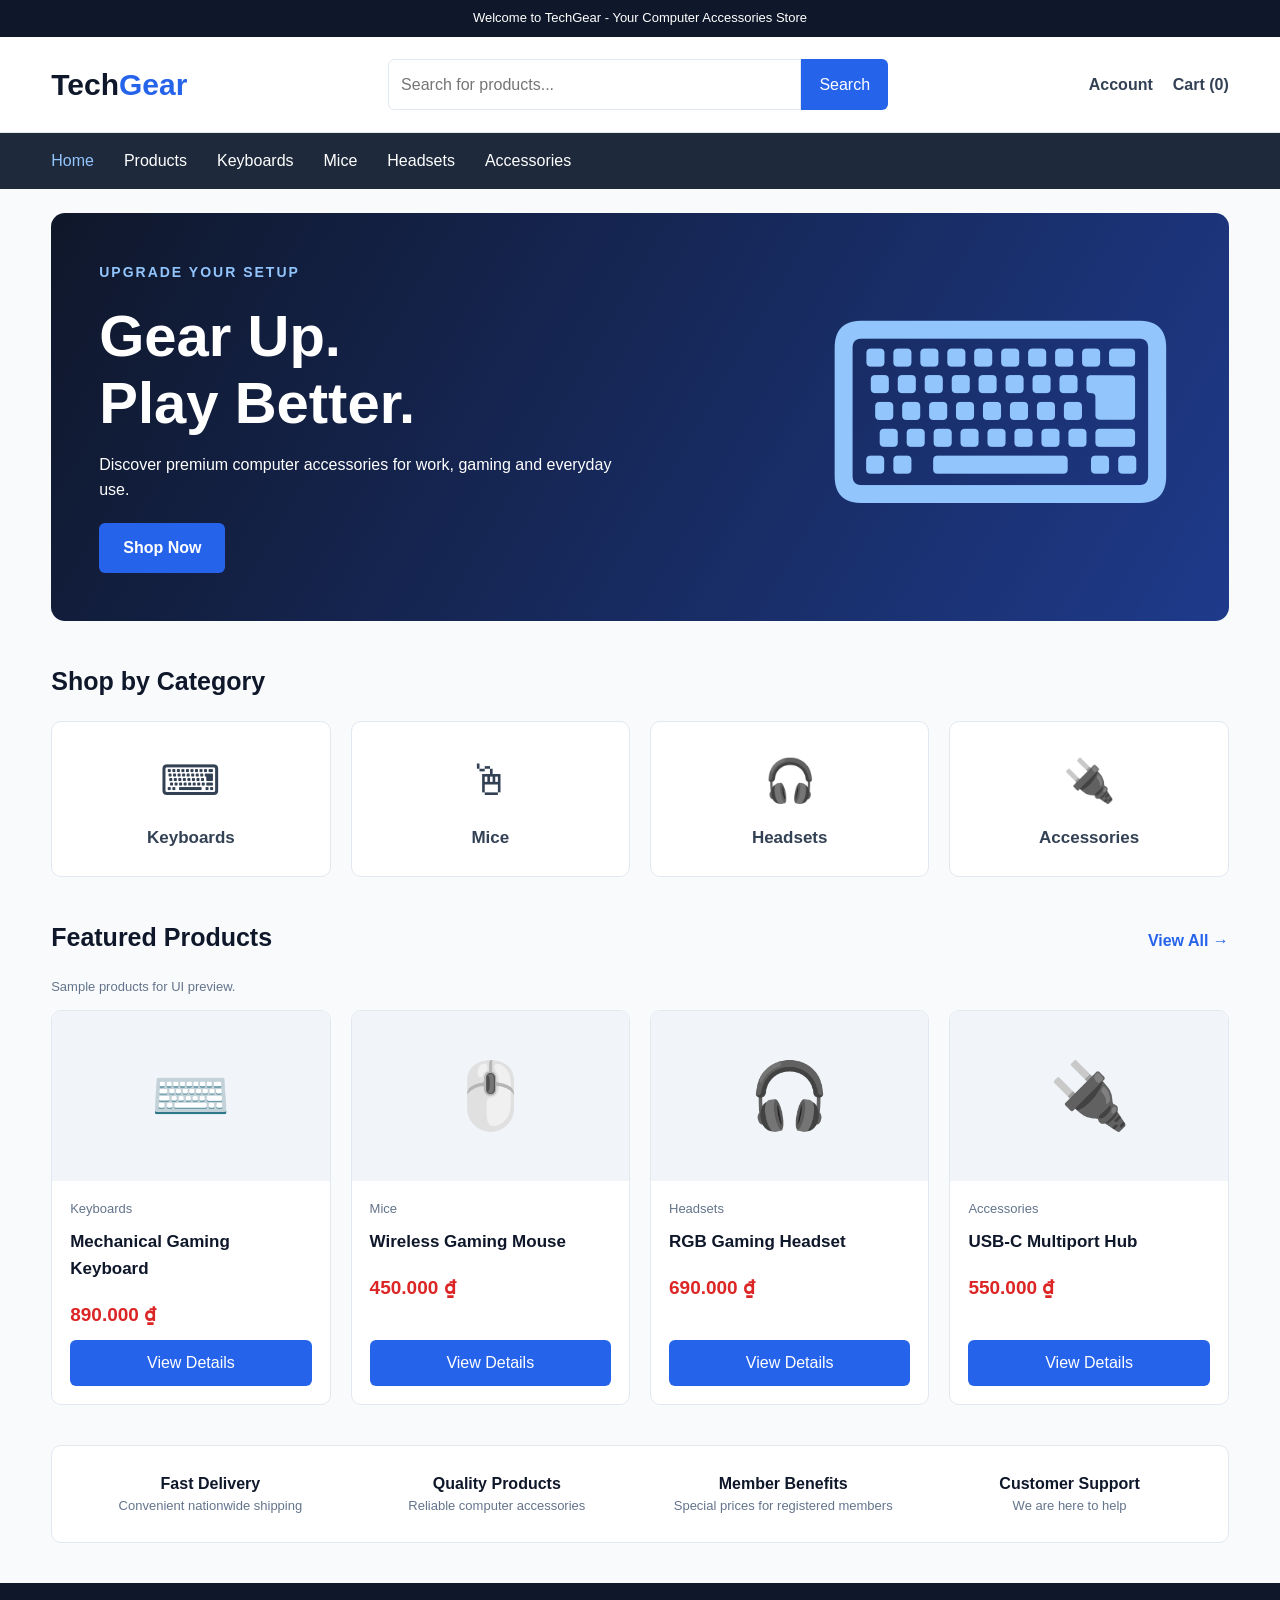
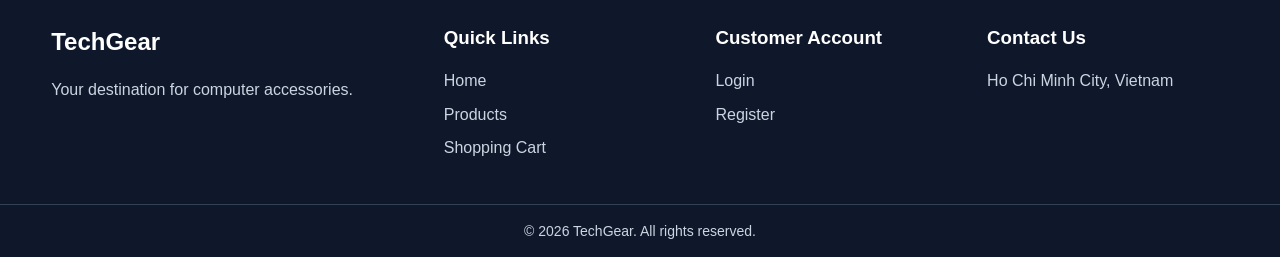
==== CODE/frontend/index.html @ 16e50666 "feat: implement responsive customer homepage and layout" ====
<!DOCTYPE html>
<html lang="en">
<head>
    <meta charset="UTF-8">
    <meta name="viewport" content="width=device-width, initial-scale=1.0">
    <meta name="description" content="TechGear Computer Accessories Store">

    <title>TechGear | Computer Accessories</title>

    <link rel="icon" type="image/svg+xml" href="images/favicon.svg">
    <link rel="stylesheet" href="css/style.css">
    <script src="js/main.js" defer></script>
</head>

<body>

    <!-- Top Bar -->
    <div class="top-bar">
        Welcome to TechGear - Your Computer Accessories Store
    </div>

    <!-- Header -->
    <header class="header">
        <div class="container header-content">

            <a href="index.html" class="logo">Tech<span>Gear</span></a>

            <form class="search-box" id="search-form">
                <input type="search" id="search-input"
                       placeholder="Search for products..."
                       aria-label="Search for products" required>
                <button type="submit">Search</button>
            </form>

            <div class="header-actions">
                <a href="login.html">Account</a>
                <a href="cart.html">
                    Cart (<span id="cart-count">0</span>)
                </a>
            </div>

            <button class="menu-toggle" id="menu-toggle"
                    type="button" aria-label="Toggle menu"
                    aria-expanded="false" aria-controls="nav-menu">
                &#9776;
            </button>

        </div>
    </header>

    <!-- Navigation -->
    <nav class="navigation">
        <ul class="container nav-menu" id="nav-menu">
            <li><a href="index.html" class="active">Home</a></li>
            <li><a href="products.html">Products</a></li>
            <li><a href="products.html?category=keyboard">Keyboards</a></li>
            <li><a href="products.html?category=mouse">Mice</a></li>
            <li><a href="products.html?category=headset">Headsets</a></li>
            <li><a href="products.html?category=accessory">Accessories</a></li>
        </ul>
    </nav>

    <main class="container">

        <!-- Hero Banner -->
        <section class="hero">
            <div class="hero-content">
                <p class="hero-label">UPGRADE YOUR SETUP</p>
                <h1>Gear Up.<br>Play Better.</h1>
                <p>Discover premium computer accessories for work,
                   gaming and everyday use.</p>
                <a href="products.html" class="btn-primary">Shop Now</a>
            </div>

            <div class="hero-visual" aria-hidden="true">
                &#9000;
            </div>
        </section>

        <!-- Product Categories -->
        <section class="section">
            <h2 class="section-title">Shop by Category</h2>

            <div class="category-grid">

                <a href="products.html?category=keyboard" class="category-card">
                    <span class="category-icon">&#9000;</span>
                    <h3>Keyboards</h3>
                </a>

                <a href="products.html?category=mouse" class="category-card">
                    <span class="category-icon">&#128433;</span>
                    <h3>Mice</h3>
                </a>

                <a href="products.html?category=headset" class="category-card">
                    <span class="category-icon">&#127911;</span>
                    <h3>Headsets</h3>
                </a>

                <a href="products.html?category=accessory" class="category-card">
                    <span class="category-icon">&#128268;</span>
                    <h3>Accessories</h3>
                </a>

            </div>
        </section>

        <!-- Featured Products -->
        <section class="section">
            <div class="section-heading">
                <h2 class="section-title">Featured Products</h2>
                <a href="products.html">View All &rarr;</a>
            </div>

            <p class="demo-note">Sample products for UI preview.</p>

            <div class="product-grid" id="featured-products">
                <!-- Products rendered by JavaScript -->
            </div>
        </section>

        <!-- Store Benefits -->
        <section class="benefits">
            <div>
                <h3>Fast Delivery</h3>
                <p>Convenient nationwide shipping</p>
            </div>
            <div>
                <h3>Quality Products</h3>
                <p>Reliable computer accessories</p>
            </div>
            <div>
                <h3>Member Benefits</h3>
                <p>Special prices for registered members</p>
            </div>
            <div>
                <h3>Customer Support</h3>
                <p>We are here to help</p>
            </div>
        </section>

    </main>

    <!-- Footer -->
    <footer class="footer">
        <div class="container footer-grid">

            <div>
                <h2>TechGear</h2>
                <p>Your destination for computer accessories.</p>
            </div>

            <div>
                <h3>Quick Links</h3>
                <a href="index.html">Home</a>
                <a href="products.html">Products</a>
                <a href="cart.html">Shopping Cart</a>
            </div>

            <div>
                <h3>Customer Account</h3>
                <a href="login.html">Login</a>
                <a href="register.html">Register</a>
            </div>

            <div>
                <h3>Contact Us</h3>
                <p>Ho Chi Minh City, Vietnam</p>
            </div>

        </div>

        <div class="footer-bottom">
            &copy; <span id="current-year"></span> TechGear.
            All rights reserved.
        </div>
    </footer>

</body>
</html>
---- CODE/frontend/css/style.css ----
/* Global Settings */
:root {
    --primary: #2563eb;
    --dark: #0f172a;
    --secondary: #1e293b;
    --background: #f8fafc;
    --white: #ffffff;
    --text: #334155;
    --border: #e2e8f0;
}

* {
    margin: 0;
    padding: 0;
    box-sizing: border-box;
}

body {
    font-family: Arial, sans-serif;
    background: var(--background);
    color: var(--text);
    line-height: 1.6;
}

a {
    text-decoration: none;
    color: inherit;
}

button, input {
    font: inherit;
}

button {
    cursor: pointer;
}

.container {
    width: 92%;
    max-width: 1200px;
    margin: 0 auto;
}

/* Top Bar */
.top-bar {
    background: var(--dark);
    color: var(--white);
    text-align: center;
    padding: 8px 12px;
    font-size: 13px;
}

/* Header */
.header {
    background: var(--white);
    border-bottom: 1px solid var(--border);
}

.header-content {
    display: flex;
    align-items: center;
    justify-content: space-between;
    gap: 24px;
    padding: 22px 0;
}

.logo {
    font-size: 30px;
    font-weight: bold;
    color: var(--dark);
}

.logo span {
    color: var(--primary);
}

.search-box {
    display: flex;
    flex: 1;
    max-width: 500px;
    min-width: 0;
}

.search-box input {
    width: 100%;
    min-width: 0;
    padding: 12px;
    border: 1px solid var(--border);
    border-radius: 6px 0 0 6px;
}

.search-box button {
    background: var(--primary);
    color: var(--white);
    border: none;
    padding: 12px 18px;
    border-radius: 0 6px 6px 0;
}

.header-actions {
    display: flex;
    gap: 20px;
    white-space: nowrap;
    font-weight: bold;
}

.header-actions a:hover {
    color: var(--primary);
}

.menu-toggle {
    display: none;
    border: none;
    background: transparent;
    font-size: 26px;
}

/* Navigation */
.navigation {
    background: var(--secondary);
}

.nav-menu {
    display: flex;
    list-style: none;
    gap: 30px;
}

.nav-menu a {
    display: block;
    padding: 15px 0;
    color: var(--white);
}

.nav-menu a:hover,
.nav-menu a.active {
    color: #93c5fd;
}

/* Hero Banner */
.hero {
    display: flex;
    align-items: center;
    justify-content: space-between;
    min-height: 340px;
    margin-top: 24px;
    padding: 48px;
    border-radius: 14px;
    background: linear-gradient(120deg, #0f172a, #1e3a8a);
    color: var(--white);
}

.hero-content {
    max-width: 520px;
}

.hero-label {
    color: #93c5fd;
    font-size: 14px;
    font-weight: bold;
    letter-spacing: 2px;
}

.hero h1 {
    font-size: clamp(36px, 5vw, 58px);
    line-height: 1.15;
    margin: 15px 0;
}

.hero-content > p {
    margin-bottom: 20px;
}

.hero-visual {
    font-size: clamp(100px, 20vw, 250px);
    color: #93c5fd;
    line-height: 1;
}

.btn-primary {
    display: inline-block;
    background: var(--primary);
    color: var(--white);
    padding: 12px 24px;
    border-radius: 6px;
    font-weight: bold;
}

.btn-primary:hover {
    background: #1d4ed8;
}

/* Sections */
.section {
    margin: 40px 0;
}

.section-title {
    font-size: 25px;
    color: var(--dark);
    margin-bottom: 20px;
}

.section-heading {
    display: flex;
    justify-content: space-between;
    align-items: baseline;
    gap: 12px;
}

.section-heading a {
    color: var(--primary);
    font-weight: bold;
}

/* Category Cards */
.category-grid {
    display: grid;
    grid-template-columns: repeat(4, 1fr);
    gap: 20px;
}

.category-card {
    background: var(--white);
    border: 1px solid var(--border);
    border-radius: 10px;
    padding: 25px 12px;
    text-align: center;
    transition: transform 0.2s, box-shadow 0.2s;
}

.category-card:hover {
    transform: translateY(-4px);
    box-shadow: 0 5px 15px #00000012;
}

.category-icon {
    display: block;
    font-size: 42px;
    margin-bottom: 10px;
}

.category-card h3 {
    font-size: 17px;
}

/* Product Cards */
.product-grid {
    display: grid;
    grid-template-columns: repeat(4, 1fr);
    gap: 20px;
}

.demo-note {
    font-size: 13px;
    color: #64748b;
    margin-bottom: 12px;
}

.product-card {
    background: var(--white);
    border: 1px solid var(--border);
    border-radius: 10px;
    overflow: hidden;
    display: flex;
    flex-direction: column;
}

.product-image {
    background: #f1f5f9;
    height: 170px;
    display: flex;
    align-items: center;
    justify-content: center;
    font-size: 65px;
}

.product-info {
    padding: 18px;
    flex: 1;
    display: flex;
    flex-direction: column;
}

.product-category {
    color: #64748b;
    font-size: 13px;
}

.product-name {
    font-size: 17px;
    color: var(--dark);
    margin: 8px 0;
}

.product-price {
    color: #dc2626;
    font-size: 19px;
    font-weight: bold;
    margin: 10px 0;
}

.product-button {
    display: block;
    text-align: center;
    background: var(--primary);
    color: var(--white);
    border-radius: 6px;
    padding: 10px;
    margin-top: auto;
}

.product-button:hover {
    background: #1d4ed8;
}

/* Store Benefits */
.benefits {
    display: grid;
    grid-template-columns: repeat(4, 1fr);
    gap: 20px;
    background: var(--white);
    border: 1px solid var(--border);
    border-radius: 10px;
    padding: 25px;
    margin-bottom: 40px;
    text-align: center;
}

.benefits h3 {
    color: var(--dark);
    font-size: 16px;
}

.benefits p {
    color: #64748b;
    font-size: 13px;
}

/* Footer */
.footer {
    background: var(--dark);
    color: #cbd5e1;
    padding-top: 40px;
}

.footer-grid {
    display: grid;
    grid-template-columns: 1.5fr 1fr 1fr 1fr;
    gap: 30px;
    padding-bottom: 35px;
}

.footer h2,
.footer h3 {
    color: var(--white);
    margin-bottom: 15px;
}

.footer a {
    display: block;
    margin-bottom: 8px;
}

.footer a:hover {
    color: #93c5fd;
}

.footer-bottom {
    border-top: 1px solid #334155;
    padding: 15px;
    text-align: center;
    font-size: 14px;
}

/* Keyboard Accessibility */
a:focus-visible,
button:focus-visible,
input:focus-visible {
    outline: 3px solid #60a5fa;
    outline-offset: 3px;
}

/* Tablet Responsive */
@media (max-width: 900px) {
    .category-grid,
    .product-grid,
    .benefits,
    .footer-grid {
        grid-template-columns: repeat(2, 1fr);
    }

    .header-content {
        flex-wrap: wrap;
    }

    .search-box {
        order: 3;
        flex-basis: 100%;
        max-width: none;
    }

    .nav-menu {
        gap: 18px;
        flex-wrap: wrap;
    }

    .hero {
        padding: 32px;
    }
}

/* Mobile Responsive */
@media (max-width: 600px) {
    .header-content {
        gap: 12px;
        padding: 15px 0;
    }

    .logo {
        font-size: 24px;
    }

    .header-actions {
        gap: 10px;
        font-size: 13px;
    }

    .menu-toggle {
        display: block;
    }

    .nav-menu {
        display: none;
        flex-direction: column;
        gap: 0;
    }

    .nav-menu.show {
        display: flex;
    }

    .nav-menu a {
        padding: 12px 0;
    }

    .hero {
        min-height: 280px;
        padding: 25px;
    }

    .hero-visual {
        display: none;
    }

    .category-grid,
    .product-grid {
        gap: 12px;
    }

    .product-info {
        padding: 12px;
    }

    .product-image {
        height: 130px;
        font-size: 45px;
    }

    .product-name {
        font-size: 15px;
    }

    .product-price {
        font-size: 16px;
    }

    .section-title {
        font-size: 21px;
    }

    .footer-grid {
        grid-template-columns: 1fr;
    }
}
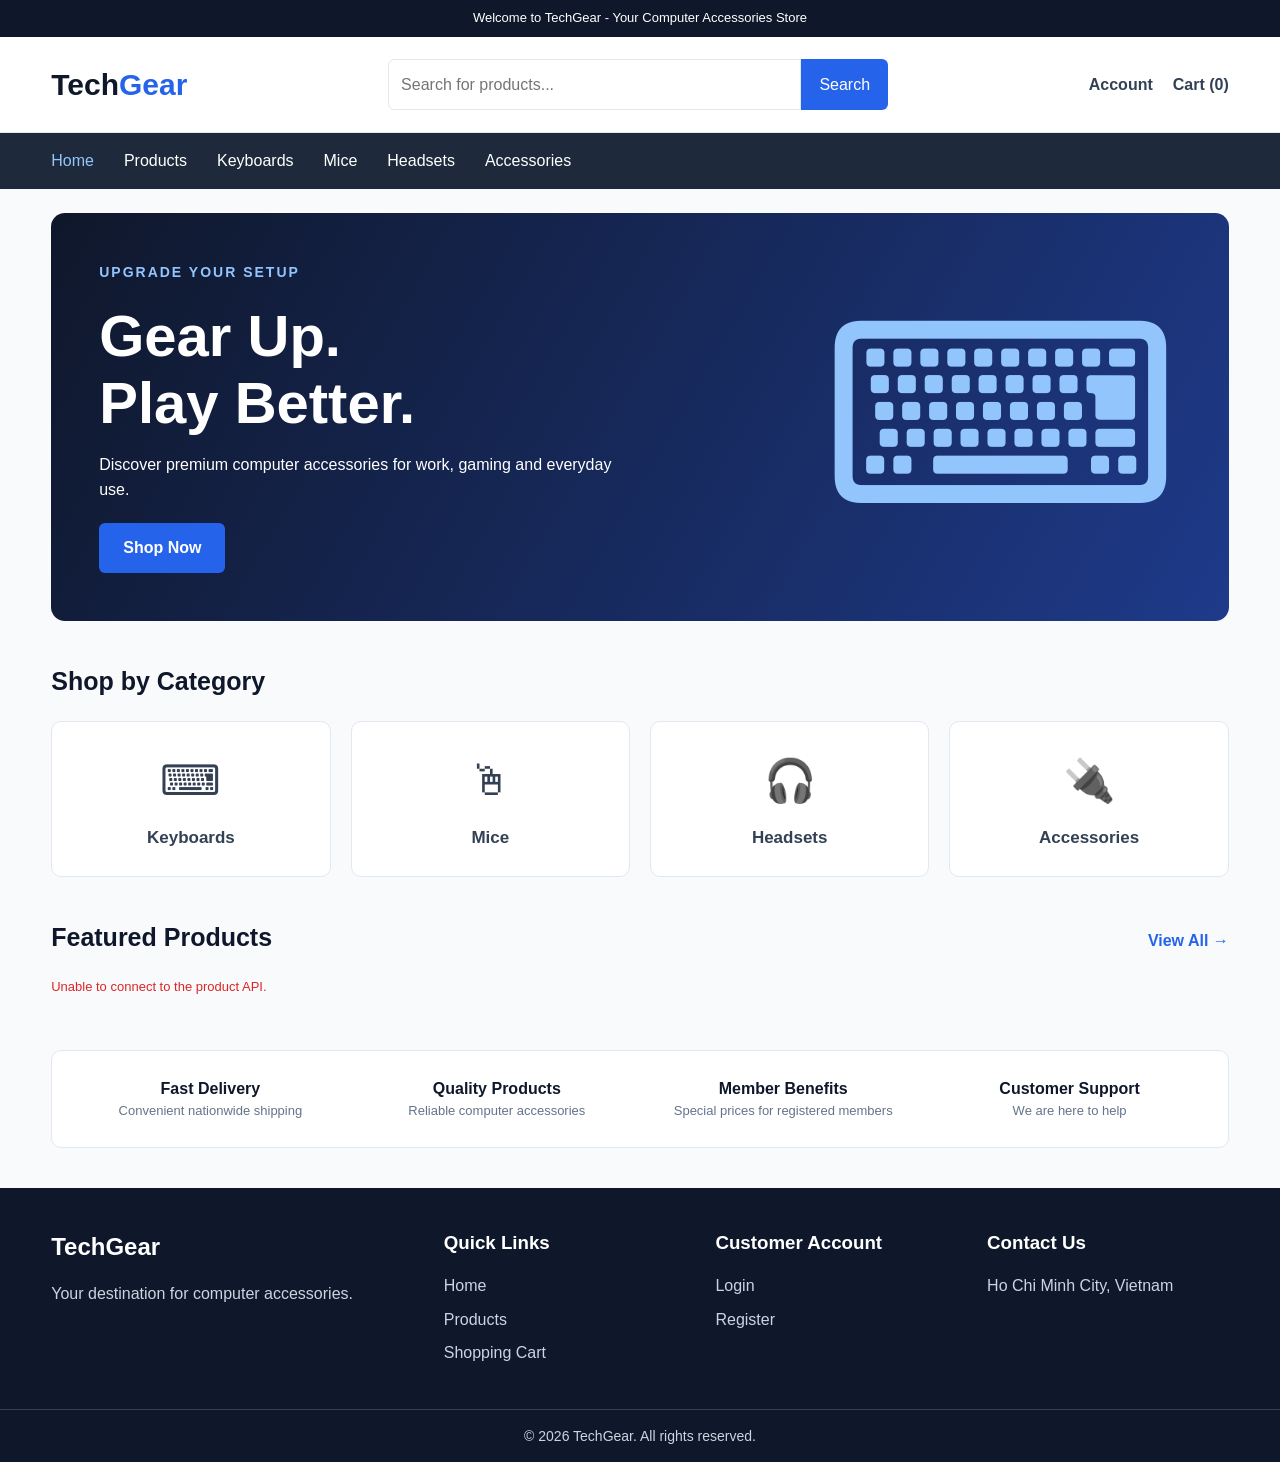
==== commit 10703f11: "feat: integrate customer frontend with backend APIs and database checkout" ====
--- a/CODE/frontend/index.html
+++ b/CODE/frontend/index.html
@@ -9,7 +9,8 @@
 
     <link rel="icon" type="image/svg+xml" href="images/favicon.svg">
     <link rel="stylesheet" href="css/style.css">
-    <script src="js/main.js" defer></script>
+    <script src="js/api.js" defer></script>
+<script src="js/main.js" defer></script>
 </head>
 
 <body>
@@ -113,7 +114,10 @@
                 <a href="products.html">View All &rarr;</a>
             </div>
 
-            <p class="demo-note">Sample products for UI preview.</p>
+            <p class="demo-note" id="product-status"
+   role="status" aria-live="polite">
+    Loading products...
+</p>
 
             <div class="product-grid" id="featured-products">
                 <!-- Products rendered by JavaScript -->
